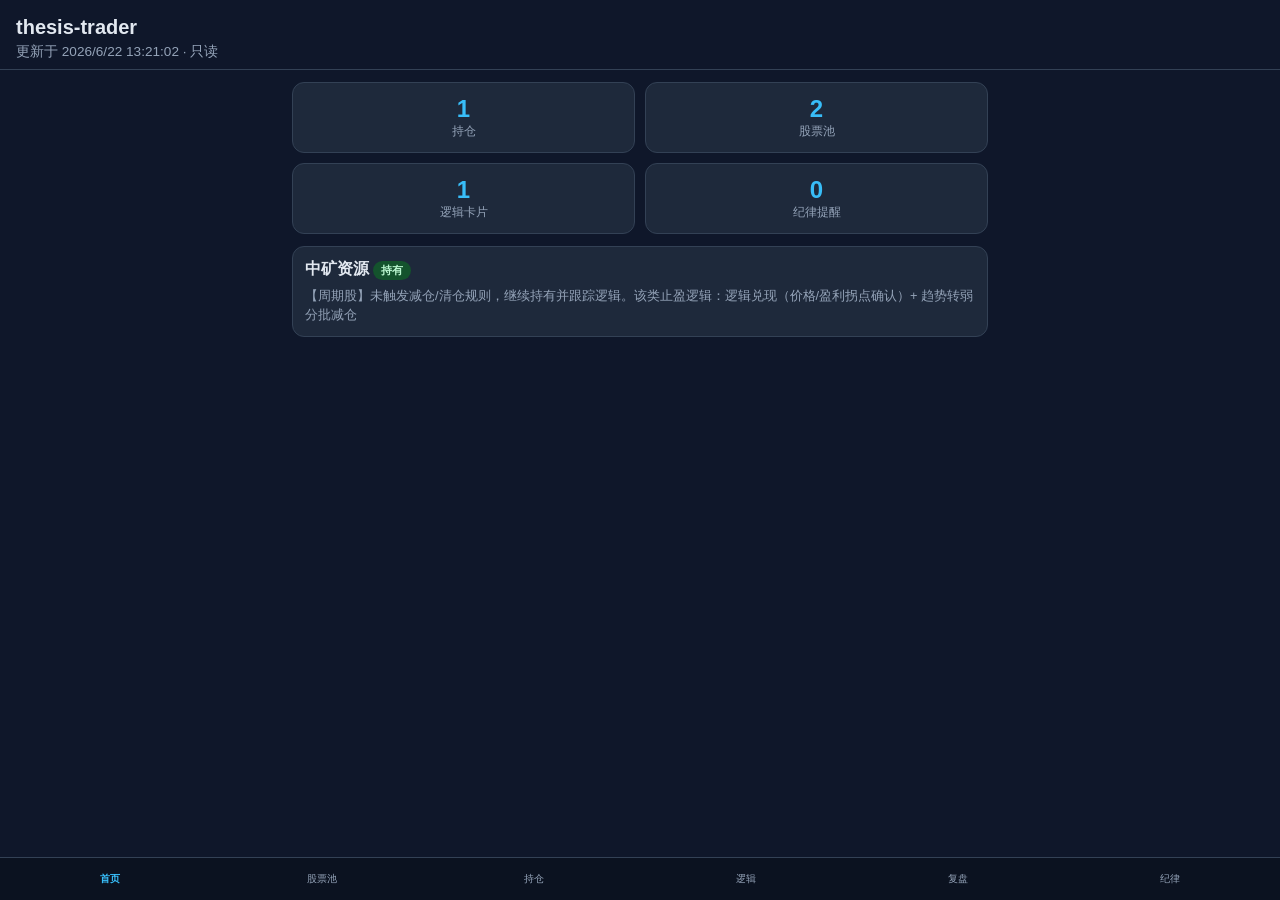
==== docs/index.html @ 47a9aeb5 "Initial commit: thesis-trader trading decision support system Includes local FastAPI app, rule-based" ====
<!DOCTYPE html>
<html lang="zh-CN">
<head>
  <meta charset="UTF-8" />
  <meta name="viewport" content="width=device-width, initial-scale=1, maximum-scale=1, user-scalable=no" />
  <meta name="theme-color" content="#0f172a" />
  <meta name="apple-mobile-web-app-capable" content="yes" />
  <title>thesis-trader</title>
  <link rel="manifest" href="./manifest.json" />
  <link rel="stylesheet" href="./styles.css" />
</head>
<body>
  <header class="app-header">
    <h1>thesis-trader</h1>
    <p id="generated-at">只读 · GitHub Pages</p>
  </header>

  <main id="app">
    <section id="panel-dashboard" class="panel active">
      <div class="card-grid" id="dashboard-cards"></div>
      <div id="dashboard-alerts" class="alert-list"></div>
    </section>

    <section id="panel-watchlist" class="panel">
      <div id="watchlist-list"></div>
    </section>

    <section id="panel-positions" class="panel">
      <div id="positions-list"></div>
    </section>

    <section id="panel-thesis" class="panel">
      <div id="thesis-list"></div>
    </section>

    <section id="panel-review" class="panel">
      <div id="review-list"></div>
      <pre id="review-output" class="review-output hidden"></pre>
    </section>

    <section id="panel-discipline" class="panel">
      <div id="discipline-list"></div>
    </section>
  </main>

  <nav class="bottom-nav">
    <button data-tab="dashboard" class="active">首页</button>
    <button data-tab="watchlist">股票池</button>
    <button data-tab="positions">持仓</button>
    <button data-tab="thesis">逻辑</button>
    <button data-tab="review">复盘</button>
    <button data-tab="discipline">纪律</button>
  </nav>

  <script src="./app.js"></script>
</body>
</html>
---- docs/styles.css ----
:root {
  --bg: #0f172a;
  --card: #1e293b;
  --text: #e2e8f0;
  --muted: #94a3b8;
  --accent: #38bdf8;
  --danger: #f87171;
  --border: #334155;
}

* { box-sizing: border-box; }

body {
  margin: 0;
  font-family: -apple-system, BlinkMacSystemFont, "Segoe UI", sans-serif;
  background: var(--bg);
  color: var(--text);
  padding-bottom: 72px;
}

.app-header {
  padding: 16px 16px 8px;
  border-bottom: 1px solid var(--border);
}

.app-header h1 { margin: 0; font-size: 1.25rem; }
.app-header p { margin: 4px 0 0; color: var(--muted); font-size: 0.85rem; }

main { padding: 12px; }

.panel { display: none; }
.panel.active { display: block; }

.card-grid { display: grid; gap: 10px; grid-template-columns: 1fr 1fr; margin-bottom: 12px; }

.stat-card {
  background: var(--card);
  border: 1px solid var(--border);
  border-radius: 12px;
  padding: 12px;
  text-align: center;
}

.stat-card .num { font-size: 1.5rem; font-weight: 700; color: var(--accent); }
.stat-card .label { font-size: 0.75rem; color: var(--muted); }

.item-card {
  background: var(--card);
  border: 1px solid var(--border);
  border-radius: 12px;
  padding: 12px;
  margin-bottom: 10px;
}

.item-title { font-weight: 600; margin-bottom: 6px; }
.item-meta { font-size: 0.8rem; color: var(--muted); line-height: 1.5; }

.tag {
  display: inline-block;
  padding: 2px 8px;
  border-radius: 999px;
  font-size: 0.7rem;
  margin-right: 4px;
  background: #334155;
}

.tag.critical { background: #7f1d1d; color: #fecaca; }
.tag.high { background: #78350f; color: #fde68a; }
.tag.hold { background: #14532d; color: #bbf7d0; }

.alert-box {
  border-left: 4px solid var(--danger);
  padding: 10px;
  margin-top: 10px;
  background: #450a0a;
  border-radius: 8px;
  font-size: 0.85rem;
}

.review-output {
  white-space: pre-wrap;
  background: #0b1220;
  border: 1px solid var(--border);
  border-radius: 10px;
  padding: 12px;
  margin-top: 12px;
  font-size: 0.8rem;
  line-height: 1.5;
}

.hidden { display: none !important; }

.bottom-nav {
  position: fixed;
  bottom: 0; left: 0; right: 0;
  display: grid;
  grid-template-columns: repeat(6, 1fr);
  background: #0b1220;
  border-top: 1px solid var(--border);
  padding: 6px 4px;
}

.bottom-nav button {
  background: none;
  border: none;
  color: var(--muted);
  font-size: 0.65rem;
  padding: 8px 2px;
}

.bottom-nav button.active { color: var(--accent); font-weight: 600; }

@media (min-width: 768px) {
  main { max-width: 720px; margin: 0 auto; }
}
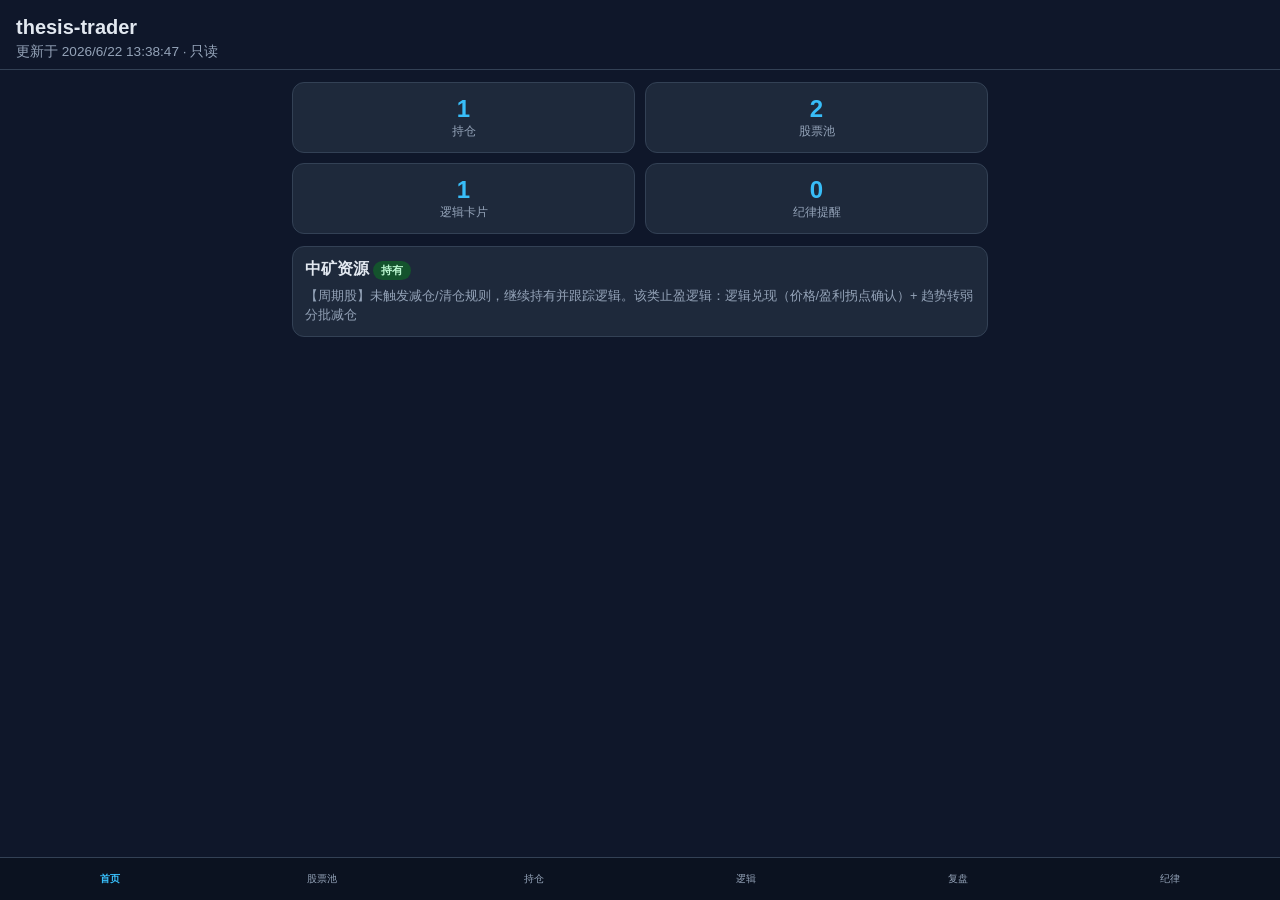
==== commit f8a3ef5d: "fix: resolve GitHub Pages base path for mobile data loading Co-authored-by: Cursor <cursoragent@curs" ====
--- a/docs/index.html
+++ b/docs/index.html
@@ -2,6 +2,22 @@
 <html lang="zh-CN">
 <head>
   <meta charset="UTF-8" />
+  <script>
+    (function () {
+      var path = location.pathname;
+      var basePath;
+      if (path.endsWith("/")) {
+        basePath = path;
+      } else if (/\.[a-z0-9]+$/i.test(path.split("/").pop() || "")) {
+        basePath = path.slice(0, path.lastIndexOf("/") + 1);
+      } else {
+        basePath = path + "/";
+      }
+      var base = document.createElement("base");
+      base.href = basePath;
+      document.head.appendChild(base);
+    })();
+  </script>
   <meta name="viewport" content="width=device-width, initial-scale=1, maximum-scale=1, user-scalable=no" />
   <meta name="theme-color" content="#0f172a" />
   <meta name="apple-mobile-web-app-capable" content="yes" />
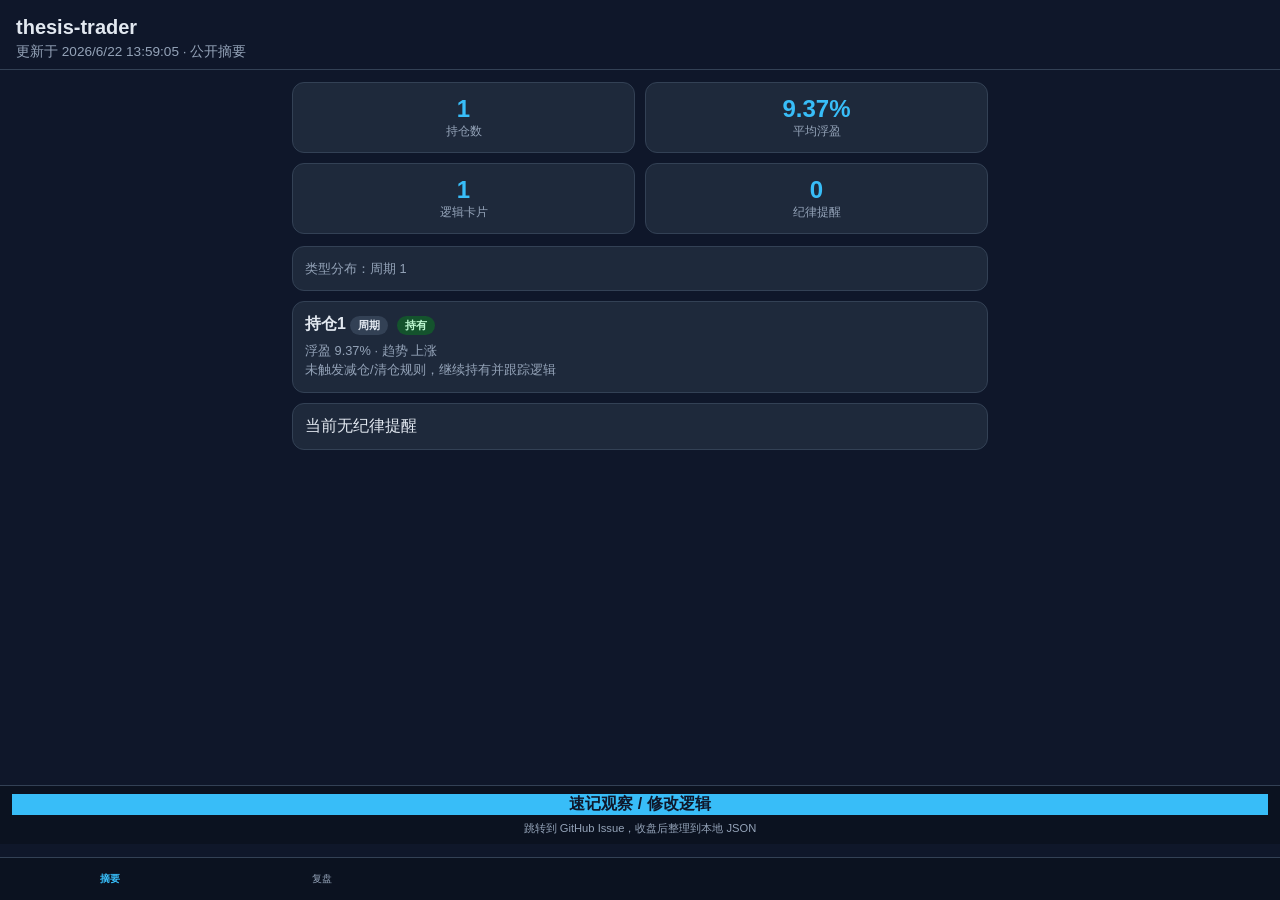
==== commit 5892c001: "feat: 5 optimizations - security, feishu, rules config, auto prices, flash note Co-authored-by: Curs" ====
--- a/docs/index.html
+++ b/docs/index.html
@@ -28,44 +28,32 @@
 <body>
   <header class="app-header">
     <h1>thesis-trader</h1>
-    <p id="generated-at">只读 · GitHub Pages</p>
+    <p id="generated-at">公开摘要 · 无敏感持仓</p>
   </header>
 
   <main id="app">
     <section id="panel-dashboard" class="panel active">
       <div class="card-grid" id="dashboard-cards"></div>
-      <div id="dashboard-alerts" class="alert-list"></div>
-    </section>
-
-    <section id="panel-watchlist" class="panel">
-      <div id="watchlist-list"></div>
-    </section>
-
-    <section id="panel-positions" class="panel">
-      <div id="positions-list"></div>
-    </section>
-
-    <section id="panel-thesis" class="panel">
-      <div id="thesis-list"></div>
+      <div id="dashboard-decisions"></div>
+      <div id="dashboard-discipline" class="alert-list"></div>
     </section>
 
     <section id="panel-review" class="panel">
       <div id="review-list"></div>
       <pre id="review-output" class="review-output hidden"></pre>
     </section>
-
-    <section id="panel-discipline" class="panel">
-      <div id="discipline-list"></div>
-    </section>
   </main>
 
+  <div class="flash-note-bar">
+    <a id="flash-note-link" class="btn primary flash-btn" href="#" target="_blank" rel="noopener">
+      速记观察 / 修改逻辑
+    </a>
+    <p class="flash-hint">跳转到 GitHub Issue，收盘后整理到本地 JSON</p>
+  </div>
+
   <nav class="bottom-nav">
-    <button data-tab="dashboard" class="active">首页</button>
-    <button data-tab="watchlist">股票池</button>
-    <button data-tab="positions">持仓</button>
-    <button data-tab="thesis">逻辑</button>
+    <button data-tab="dashboard" class="active">摘要</button>
     <button data-tab="review">复盘</button>
-    <button data-tab="discipline">纪律</button>
   </nav>
 
   <script src="./app.js"></script>
--- a/docs/styles.css
+++ b/docs/styles.css
@@ -110,6 +110,32 @@
 
 .bottom-nav button.active { color: var(--accent); font-weight: 600; }
 
+.flash-note-bar {
+  position: fixed;
+  bottom: 56px;
+  left: 0;
+  right: 0;
+  padding: 8px 12px;
+  background: #0b1220;
+  border-top: 1px solid var(--border);
+}
+
+.flash-btn {
+  display: block;
+  text-align: center;
+  text-decoration: none;
+  margin-top: 0;
+}
+
+.flash-hint {
+  margin: 6px 0 0;
+  font-size: 0.7rem;
+  color: var(--muted);
+  text-align: center;
+}
+
+.btn.primary { background: var(--accent); color: #0f172a; border: none; font-weight: 600; }
+
 @media (min-width: 768px) {
   main { max-width: 720px; margin: 0 auto; }
 }
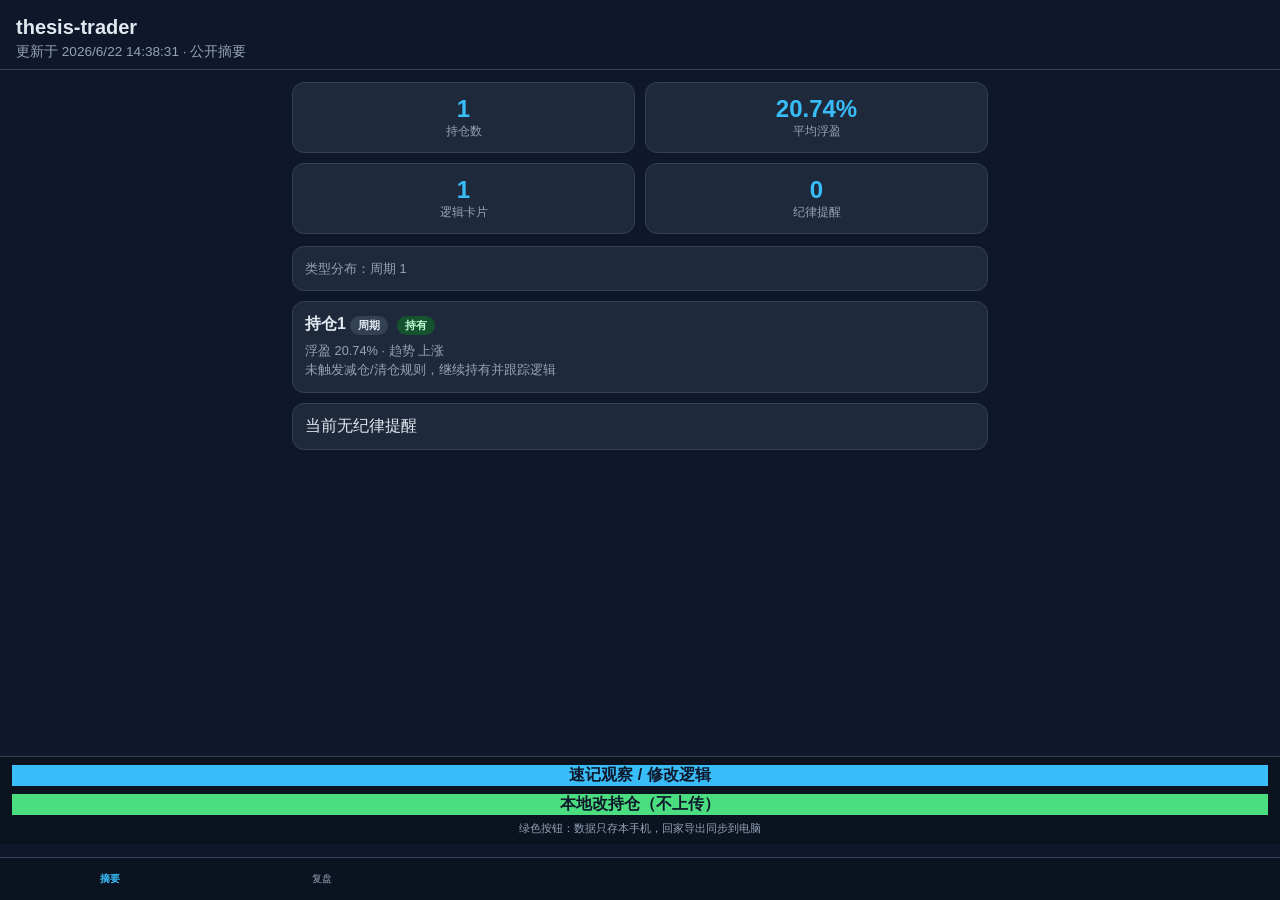
==== commit ed447b9d: "feat: mobile local editor with localStorage, desktop sync import Co-authored-by: Cursor <cursoragent" ====
--- a/docs/index.html
+++ b/docs/index.html
@@ -48,7 +48,10 @@
     <a id="flash-note-link" class="btn primary flash-btn" href="#" target="_blank" rel="noopener">
       速记观察 / 修改逻辑
     </a>
-    <p class="flash-hint">跳转到 GitHub Issue，收盘后整理到本地 JSON</p>
+    <a class="btn flash-btn" href="./mobile.html" style="margin-top:8px;display:block;text-align:center;text-decoration:none;color:#0f172a;background:#4ade80;font-weight:600;">
+      本地改持仓（不上传）
+    </a>
+    <p class="flash-hint">绿色按钮：数据只存本手机，回家导出同步到电脑</p>
   </div>
 
   <nav class="bottom-nav">
